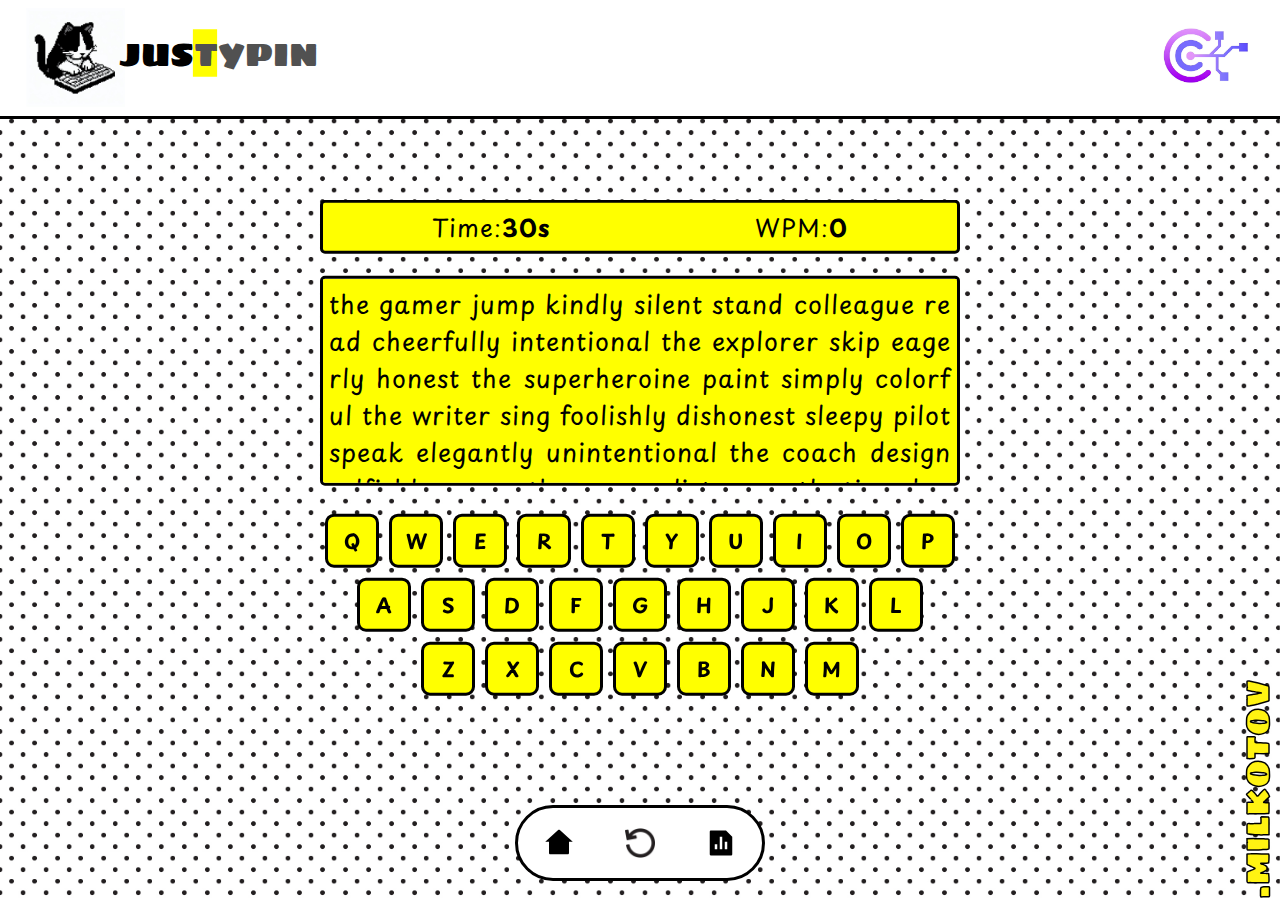
==== index.html @ e8ee26e3 "Update index.html" ====
<!DOCTYPE html>
<html lang="en">
<head>
    <meta charset="UTF-8">
    <meta name="viewport" content="width=device-width, initial-scale=1.0">
    <link rel="stylesheet" href="SwifZ.css">
    <title>JUSTYPlN</title>
    <link rel="shortcut icon" href="imagesforswiftz\96196285-169d-4659-abe1-8da158984ace.jpg"/>
</head>
<body>
    <div class="header"> 
          <div class="logo">
            <img class="logo_1" src="imagesforswiftz\96196285-169d-4659-abe1-8da158984ace.jpg" alt="logo_1"> 
          <img class="logo_2" src="imagesforswiftz\Untitled.svg" alt="logo-2">
          </div>
          <div class="RCV">
            <a class="rcv" href="https://www.facebook.com/profile.php?id=61551385760633" target="_blank"><img class="logo_3" src="imagesforswiftz\af28e440-3491-4539-98da-136e7de996ea.jpg" alt="rcv"></a>
          </div>
    </div>


<div class="sir"><!-- wrapper -->
  
    <div class="main"><!-- content box -->
      
      <div class="info"><!--content-->
        <div  style="cursor: pointer;" onclick="change()" class="time">
          <p>Time:</p>
          <span><b id="time">30s</b></span>
        </div>
        <div class="wpm">
          <p>WPM:</p>
          <span><b>0</b></span>
        </div>
       </div>
       
      <input class="input" id="input" type="text">
      
          <div class="window" id="window"><!-- typing test -->
            
            <p class="brownmundae" id="brownmundae"></p>
          </div>


            <div class="board">


      <div class="caps">
        <div class="keys">Q</div>
        <div class="keys">W</div>
        <div class="keys">E</div>
        <div class="keys">R</div>
        <div class="keys">T</div>
        <div class="keys">Y</div>
        <div class="keys">U</div>
        <div class="keys">I</div>
        <div class="keys">O</div>
        <div class="keys">P</div>
      </div>


      <div class="caps">
        <div class="keys">A</div>
        <div class="keys">S</div>
        <div class="keys">D</div>
        <div class="keys">F</div>
        <div class="keys">G</div>
        <div class="keys">H</div>
        <div class="keys">J</div>
        <div class="keys">K</div>
        <div class="keys">L</div>
      </div>


      <div class="caps">
        <div class="keys">Z</div>
        <div class="keys">X</div>
        <div class="keys">C</div>
        <div class="keys">V</div>
        <div class="keys">B</div>
        <div class="keys">N</div>
        <div class="keys">M</div>
      </div>


      </div>


    </div> 


  </div>
  

    <div class="navbar">
          <div class="nav">
            <img onclick='refreshpage()' class="botton" src="imagesforswiftz\home botton.svg" alt="home">
            <img id='return' onclick="refresh()" onclick="refresh()" class="botton" src="imagesforswiftz\undo-arrow.png" alt="return">
            <img onclick='popupopen()' class="botton"  src="imagesforswiftz\eroor.svg" alt="error">
          </div>
     </div>


     <div class="tagmain">
      <img class="tag" src="imagesforswiftz\tag.svg" alt="tag">
     </div>

    <div class="popup" id="popup">
       <div class="title">
        <h1>Your performance</h1>
       </div>


       <div class="content">

        <div class="mistake">
          <p>Mistake: </p>
          <span><b>0</b></span>
        </div>

        <div style="cursor: pointer;" onclick="change()" class="t">
          <p>Time: </p> <span><b id="tyme">30s</b></span>
        </div>

        <div class="wpm">
          <p>WPM:</p>
          <span><b>0</b></span>
        </div>

        <div class="cpm">
         <p>CPM: </p>
         <span><b>0</b></span>
        </div>
        
       </div>
        

       <div class="below">
        
        <div class="bilow">
          <img class="tab" id="tab" src="imagesforswiftz\tab-key.png" alt="tab">
          <p> You can use key to refresh the typing test</p>
        </div>
        
       </div>

    </div>


     <script src="paragraph.js"></script>
     <script src="keyboard.js"></script>
     <script src="refresh.js"></script>
     <script src="popup.js"></script>
     <script src="typing-test.js"></script>
</body>
</html>
---- SwifZ.css ----
@import url('https://fonts.googleapis.com/css2?family=Playpen+Sans:wght@400;500;600&display=swap');

*{
    margin: 0px;
    padding: 0px;
    font-family: 'Playpen Sans', cursive;
    box-sizing:border-box;
    text-decoration: none;
}

body{
    background-image: url("imagesforswiftz/dotted.jpg");
    background-size:cover;
    background-repeat:no-repeat;
    background-color:white;
    height: 100vh;
    background-position: center;
}


/* header */


.header{
    background-color: white;
    display: flex;
    justify-content: space-between;
    align-items: center;
    padding: 10px 2%;
    min-width:300px;
    position: fixed;
    top: 0;
    right: 0;
    left: 0;
    z-index: 99;
    margin-left:-3px;margin-top:-3px;margin-right:-3px;
    border:solid;
    border-width:3px;
    height: 13.5%;
    min-height: 86px;
    max-height: 200px;
}

.logo{
    display: flex;
    vertical-align: center;
}

.logo_1{
    height: 11vh;
    min-height: 56px;
   aspect-ratio: 1;
}

.logo_2{
    height: 10vh;
    min-height: 56px;
    padding-top: 15px;
    padding-bottom: 15px;
    margin-left: -7px;
}

.rcv{
    display: flex;
    vertical-align: center;
}

.logo_3{
    min-height: 56px;
    height: 11vh;
    aspect-ratio: 1;
    cursor: pointer;
 }


/* navigation bar */


.navbar{
    position:fixed;
    display: flex;
    justify-content: center;
    align-items: center;
    bottom: 0;
    left: 0;
    right: 0;
    z-index: 98;
    height:115px;
    min-height: 60px;
}

.nav{
    background-color: white;
    display: flex;
    justify-content: space-around;
    border: solid;
    border-radius: 200px;
    width: 250px;
    min-width: 150px;
    margin: 20px;
    border-width: 3px;
}

.botton{
    padding: 20px;
   height: 70px;
   aspect-ratio: 1;
}


/* BODY */
.sir{
    display: flex;
    position: fixed;
    top: 0;
    bottom: 0;
    left: 0;
    right: 0;
}
 
.main{
    display: flex;
    flex-direction: column;
    align-items: center;
    width: 50%;
    min-width: 300px;
    position: fixed;
    top: 50%;
    left: 50%;
    transform: translate(-50%,-50%);
}

.botton{
    cursor: pointer;
}
/*test*/

/* info */
.info{
    display: flex;
    align-items: center;
    justify-content: space-around;
    font-size: 24px;
    text-align: justify;
    letter-spacing: 1px;
    word-break: normal;
    padding: 6px;
    height: 4%;
    background-color: yellow;
    border: solid;
    border-width: 3px;
    border-radius: 5px;
    width: 100%;
    min-width: 310px;
    margin-bottom: 1%;
    margin-bottom: 3.5%;
}



.info div{
    display: flex;
}



/*keyboard*/

.board{
    display: flex;
    flex-direction: column;
    justify-content: space-around;
    align-items: center;
    width: 100%;
    min-width: 310px;
}

.caps{
    display: flex;
    width: 100%;
    min-width: 310px;
    flex-direction: row;
    justify-content: center;
}

.keys{
    margin:5px;
    border:solid;
    border-color: black;
    border-width: 3px;
    border-radius: 1vh;
    width:8.43%;
    min-width: 26.13px;
    aspect-ratio: 1;
    background-color: yellow;
    font-size: 20px;
    font-weight: bold;
    display: flex;
    justify-content: center;
    align-items: center;
    cursor: pointer;
    transition: .2s;
}

.keys.active {
    background-color: red;
    color: #fff;
}

.keys.remove {
    animation: keys_animation 0.5s forwards ;
}

@keyframes keys_animation {
    0% {
        background-color: red;
        color: #fff;
    }
    100% {
        background-color: yellow;
        color: #000;
    }
}

/* tag */

.tag{
    position: fixed;
    bottom: 0;
    right: 0;
    z-index: -100;
    height: 25%;
}

/*paragraph*/


.window{
    margin-bottom: 3.5%;
    display: flex;
    background-color: yellow;
    height: 210px;
    width: 100%;
    min-width: 310px;
    border-radius: 5px;
    border: solid;
    border-color: black;
    border-width: 3px;
    overflow-y: auto;
    scroll-behavior: smooth;
}

::selection{
    color: red;
}

.window p{
    font-size: 1.56rem;
    text-align: justify;
    letter-spacing: 1px;
    word-break: break-all;
    padding: 6px;
    scroll-behavior:smooth;
}

.window p span{
    position: relative;
    z-index: 999;
}

.window p span.correct{
    color: green;
    z-index: 999;
}

.window p span.incorrect{
    color: red;
    border-radius: 4px;
    z-index: 999;
}

.window p span.active::before{
    position: absolute;
    content:"";
    height: 100%;
    width: 2px;
    bottom: 0;
    left: 0;
    opacity: 0;
    border-radius: 5px;
    background-color: black;
    animation: blink 1s ease-in-out infinite;
    z-index: 999;
}

@keyframes blink{
    50%{
        opacity: 1;
    }
}



::-webkit-scrollbar {
    width: 0;
}

.main .input{
position: absolute;
width: 100%;
overflow-y: auto;
width: 100%;
min-width: 310px;
font-size: 25px;
letter-spacing: 1px;
word-break: break-all;
opacity: 0;
z-index: -999;
}



/* popup */
.popup{
    width: 50%;
    min-width: 310px;
    height: 70%;
    border: solid;
    border-radius: 20px;
    border-width: 4px;
    border-color: black;
    background-image: url("imagesforswiftz/blue-popup-background.svg");
    background-size:cover;
    background-repeat:no-repeat;
    background-color:white;
    background-position: center;
    position: absolute;
    top: -50%;
    left: 50%;
    transform: translate(-50%,-50%);
    text-align: center;
    visibility: hidden;
    color: white;
    display: flex;
    flex-direction: column;
    transition: 1s;
}

  .open-popup{
    visibility: visible;
    top: 50%;
  }

  .below{
    display: flex;
    position: fixed;
    bottom: 0;
    left: 0;
    right: 0;
    padding: 20px;
    align-items: center;
    justify-content: space-around;
  }
  
  .tab{
     width: 3vw;
     min-width: 30px;
  }

  .bilow p{
    font-size: 2vh;
    margin-left: 2vh;
    margin-right: 2vh;
  }

  .bilow{
    display: flex;
    align-items: center;
  }

  .title h1{
    font-size: 4vh;
    padding: 20px;
  }


  .content{
    display: flex;
    flex-direction: column;
    position: fixed;
    top: 50%;
    left: 50%;
    transform: translate(-50%,-50%);
  }

  .content div{
    background-color: yellow;
    display: flex;
    width: 100%;
    color: black;
    font-size: 4vh;
    margin: 10px;
    border: solid;
    border-color: black;
    border-width: 3px;
    border-radius: 1vh;
    text-align: center;
    justify-content: space-around;
  }
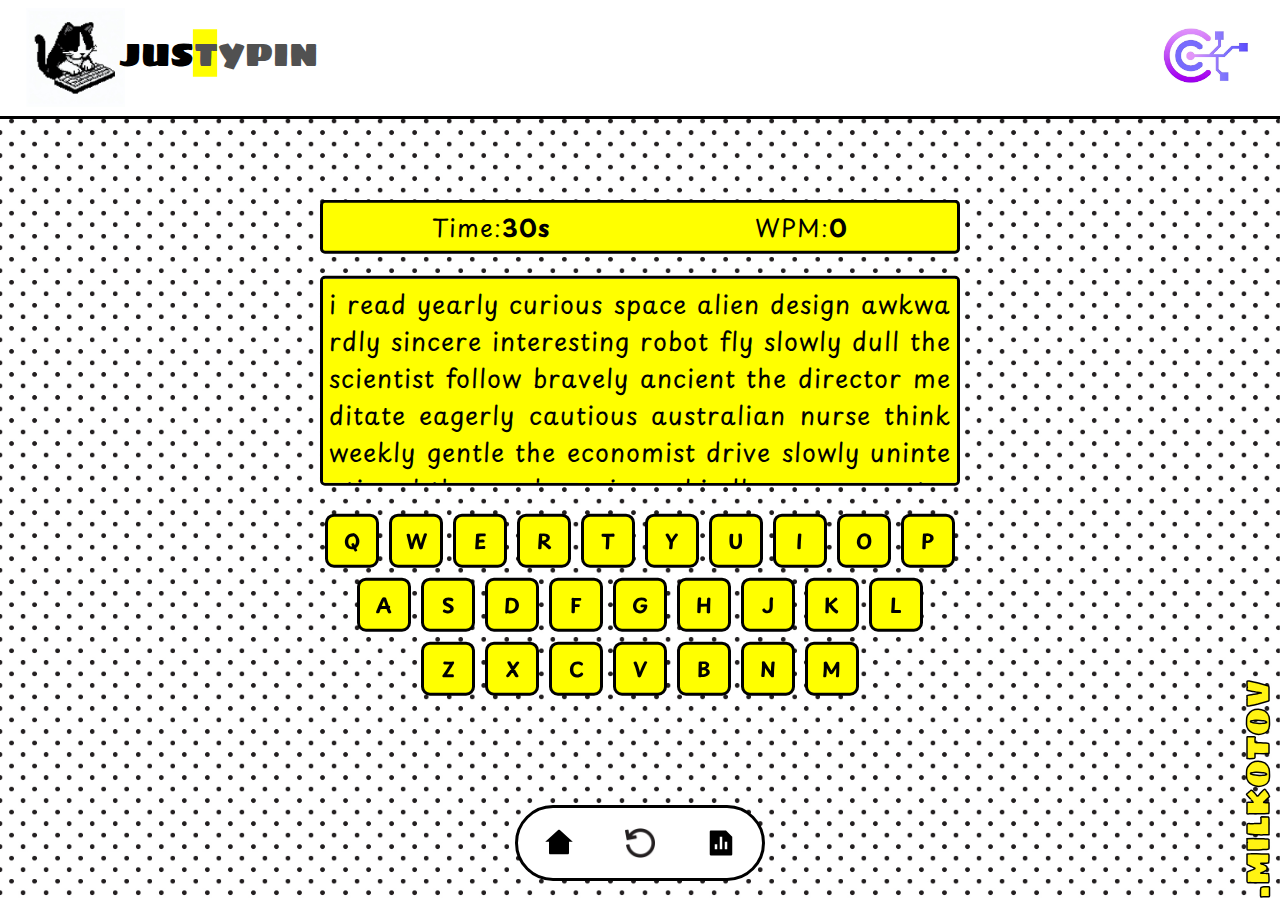
==== commit 4f2cc8bf: "Update index.html" ====
--- a/index.html
+++ b/index.html
@@ -139,7 +139,7 @@
         
         <div class="bilow">
           <img class="tab" id="tab" src="imagesforswiftz\tab-key.png" alt="tab">
-          <p> You can use key to refresh the typing test</p>
+          <p> You can use key TAB to refresh the typing test</p>
         </div>
         
        </div>
--- a/SwifZ.css
+++ b/SwifZ.css
@@ -329,10 +329,9 @@
     border-radius: 20px;
     border-width: 4px;
     border-color: black;
-    background-image: url("imagesforswiftz/blue-popup-background.svg");
     background-size:cover;
     background-repeat:no-repeat;
-    background-color:white;
+     background-color:yellow;
     background-position: center;
     position: absolute;
     top: -50%;
@@ -340,7 +339,7 @@
     transform: translate(-50%,-50%);
     text-align: center;
     visibility: hidden;
-    color: white;
+     color: black;
     display: flex;
     flex-direction: column;
     transition: 1s;
@@ -371,6 +370,7 @@
     font-size: 2vh;
     margin-left: 2vh;
     margin-right: 2vh;
+    font-weight: bold;
   }
 
   .bilow{
@@ -394,10 +394,10 @@
   }
 
   .content div{
-    background-color: yellow;
+     background-color: red;
     display: flex;
     width: 100%;
-    color: black;
+     color: white;
     font-size: 4vh;
     margin: 10px;
     border: solid;
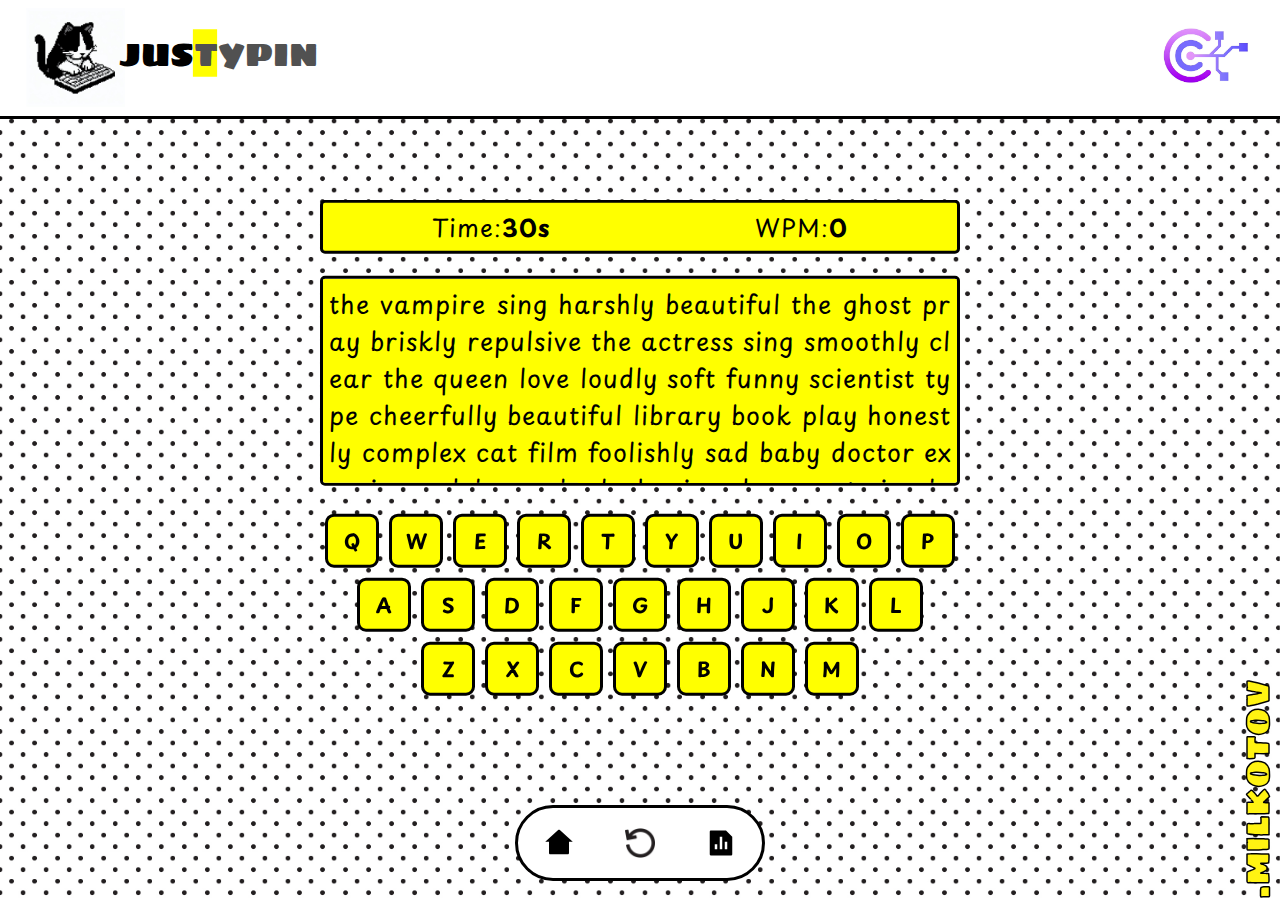
==== commit fdebd489: "Update index.html" ====
--- a/index.html
+++ b/index.html
@@ -107,7 +107,7 @@
 
     <div class="popup" id="popup">
        <div class="title">
-        <h1>Your performance</h1>
+        <h1>Your Performance</h1>
        </div>
 
 
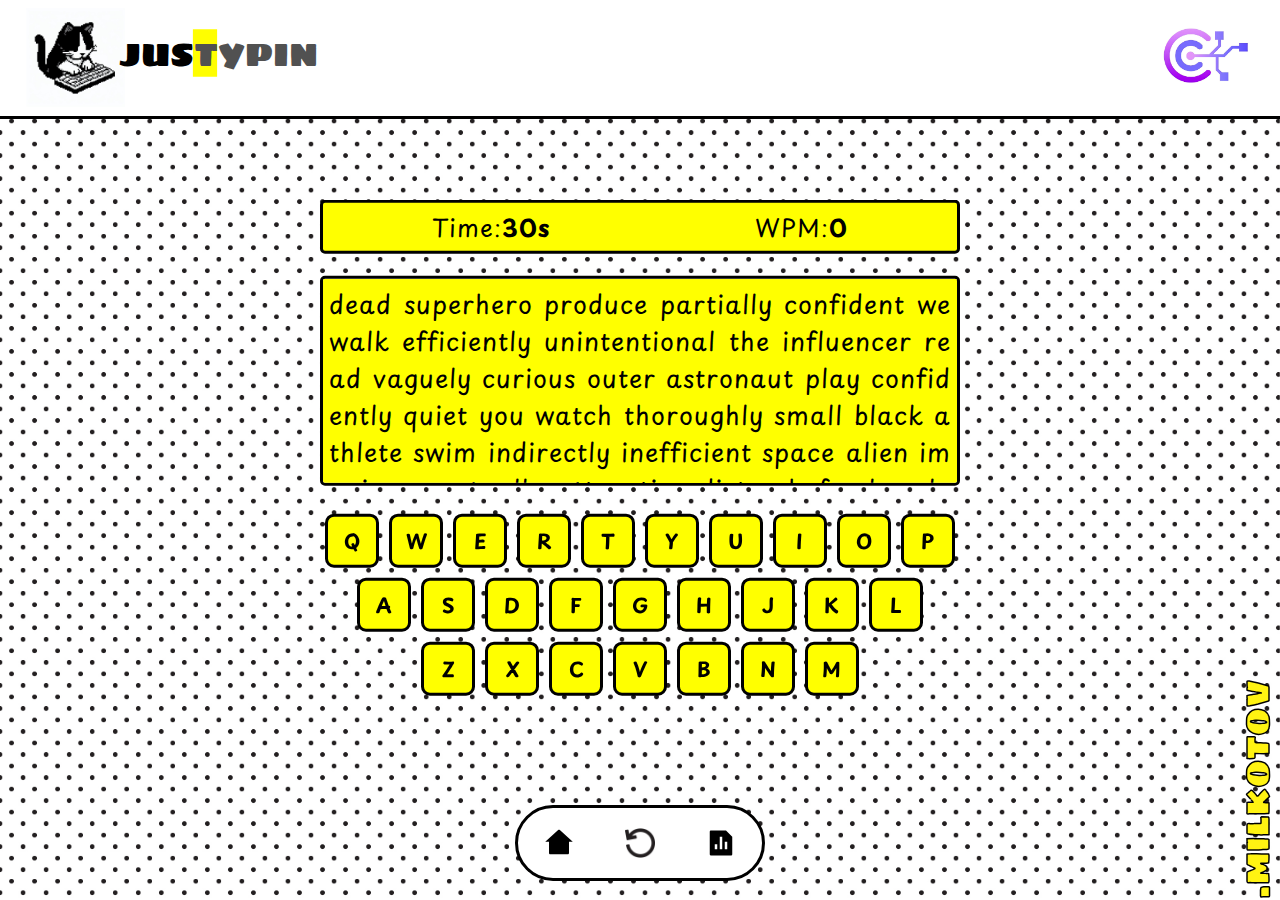
==== commit 54466e3e: "Update index.html" ====
--- a/index.html
+++ b/index.html
@@ -5,7 +5,7 @@
     <meta name="viewport" content="width=device-width, initial-scale=1.0">
     <link rel="stylesheet" href="SwifZ.css">
     <title>JUSTYPlN</title>
-    <link rel="shortcut icon" href="imagesforswiftz\96196285-169d-4659-abe1-8da158984ace.jpg"/>
+    <link rel="shortcut icon" href="imagesforswiftz\nobgg.png"/>
 </head>
 <body>
     <div class="header"> 
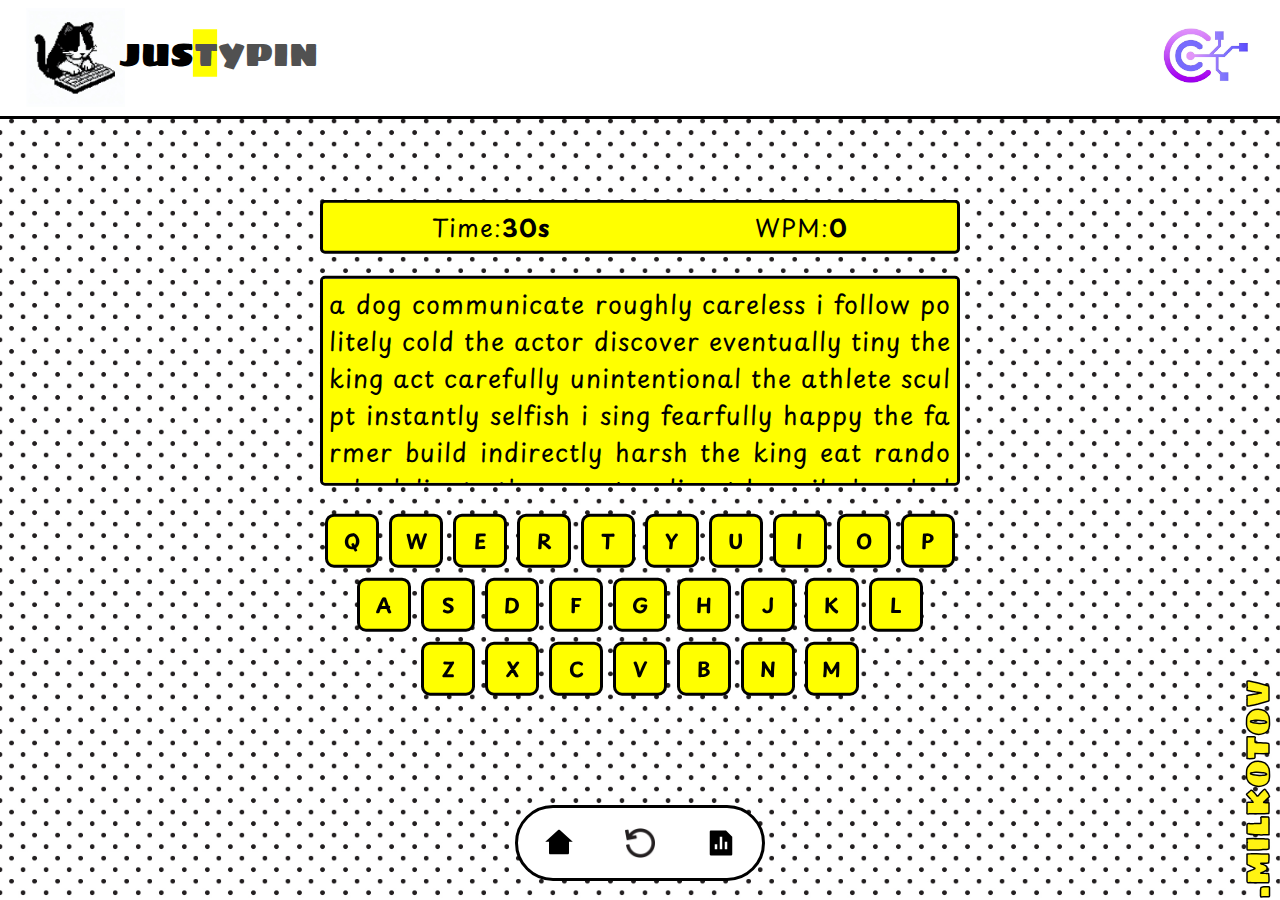
==== commit 323ac3e7: "Update index.html" ====
--- a/index.html
+++ b/index.html
@@ -4,7 +4,7 @@
     <meta charset="UTF-8">
     <meta name="viewport" content="width=device-width, initial-scale=1.0">
     <link rel="stylesheet" href="SwifZ.css">
-    <title>JUSTYPlN</title>
+    <title>JusTypin</title>
     <link rel="shortcut icon" href="imagesforswiftz\nobgg.png"/>
 </head>
 <body>
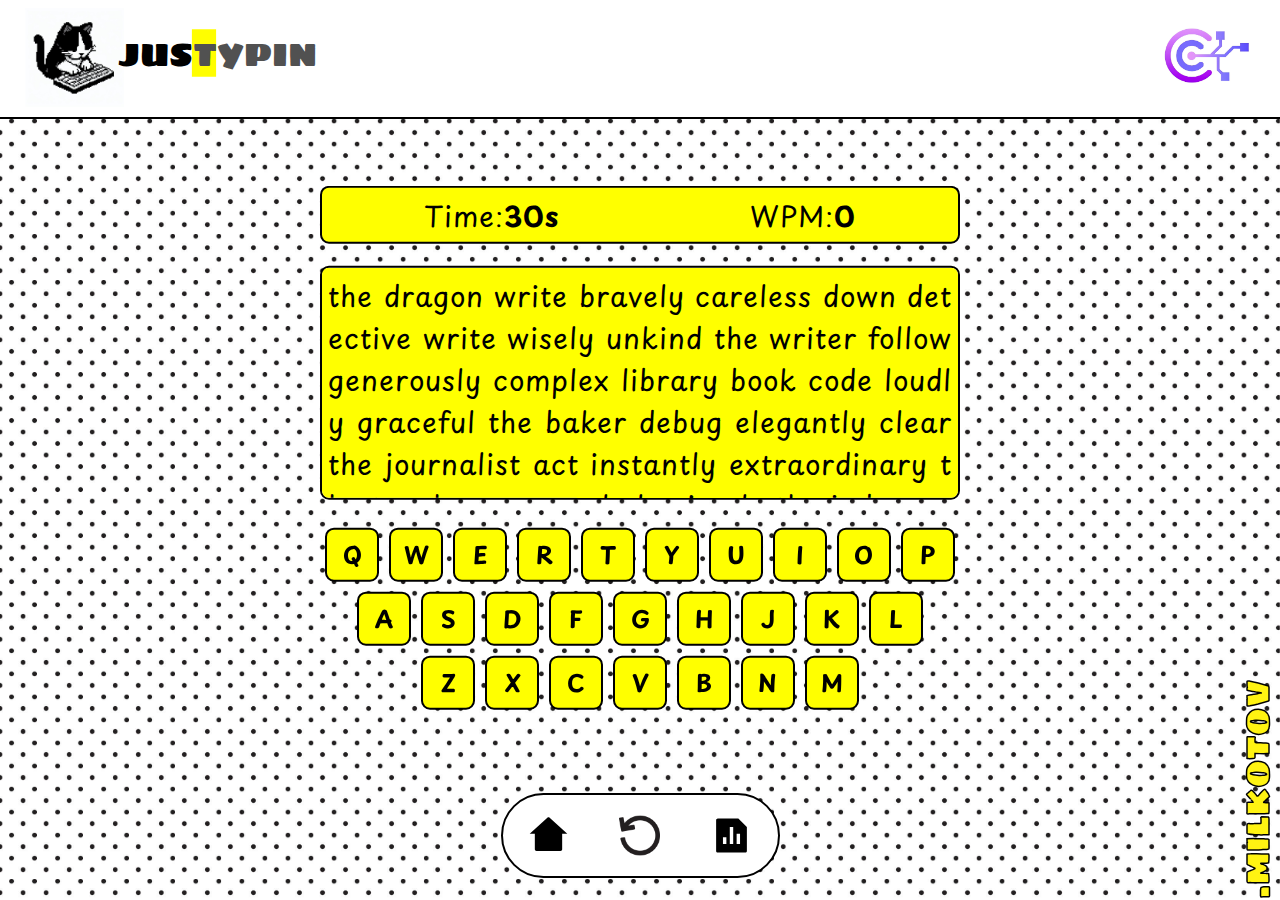
==== commit 46abb5f0: "Update index.html" ====
--- a/index.html
+++ b/index.html
@@ -138,7 +138,7 @@
        <div class="below">
         
         <div class="bilow">
-          <img class="tab" id="tab" src="imagesforswiftz\tab-key.png" alt="tab">
+          <img class="tab" loading="lazy" id="tab" src="imagesforswiftz\tab-key.png" alt="tab">
           <p> You can use key TAB to refresh the typing test</p>
         </div>
         
--- a/SwifZ.css
+++ b/SwifZ.css
@@ -35,10 +35,9 @@
     z-index: 99;
     margin-left:-3px;margin-top:-3px;margin-right:-3px;
     border:solid;
-    border-width:3px;
+    border-width:0.3vh;
     height: 13.5%;
     min-height: 86px;
-    max-height: 200px;
 }
 
 .logo{
@@ -85,8 +84,8 @@
     left: 0;
     right: 0;
     z-index: 98;
-    height:115px;
-    min-height: 60px;
+    height:14.4vh;
+    max-height: 250px;
 }
 
 .nav{
@@ -95,15 +94,17 @@
     justify-content: space-around;
     border: solid;
     border-radius: 200px;
-    width: 250px;
+    width: 31vh;
     min-width: 150px;
     margin: 20px;
-    border-width: 3px;
+    border-width: 0.3vh;
 }
 
 .botton{
-    padding: 20px;
-   height: 70px;
+   padding: 20px;
+   height: 9vh;
+   max-height: 100px;
+   min-height: 70px;
    aspect-ratio: 1;
 }
 
@@ -140,7 +141,7 @@
     display: flex;
     align-items: center;
     justify-content: space-around;
-    font-size: 24px;
+    font-size: 3.1vh;
     text-align: justify;
     letter-spacing: 1px;
     word-break: normal;
@@ -148,8 +149,8 @@
     height: 4%;
     background-color: yellow;
     border: solid;
-    border-width: 3px;
-    border-radius: 5px;
+    border-width: 0.3vh;
+    border-radius: 1vh;
     width: 100%;
     min-width: 310px;
     margin-bottom: 1%;
@@ -187,13 +188,13 @@
     margin:5px;
     border:solid;
     border-color: black;
-    border-width: 3px;
+    border-width: 0.3vh;
     border-radius: 1vh;
     width:8.43%;
     min-width: 26.13px;
     aspect-ratio: 1;
     background-color: yellow;
-    font-size: 20px;
+    font-size: 2.6vh;
     font-weight: bold;
     display: flex;
     justify-content: center;
@@ -239,13 +240,14 @@
     margin-bottom: 3.5%;
     display: flex;
     background-color: yellow;
-    height: 210px;
+    height: 26vh;
+    min-height: 210px;
     width: 100%;
     min-width: 310px;
-    border-radius: 5px;
+    border-radius: 1vh;
     border: solid;
     border-color: black;
-    border-width: 3px;
+    border-width: 0.3vh;
     overflow-y: auto;
     scroll-behavior: smooth;
 }
@@ -255,7 +257,7 @@
 }
 
 .window p{
-    font-size: 1.56rem;
+    font-size: 3.1vh;
     text-align: justify;
     letter-spacing: 1px;
     word-break: break-all;
@@ -327,11 +329,11 @@
     height: 70%;
     border: solid;
     border-radius: 20px;
-    border-width: 4px;
+    border-width: 0.4vh;
     border-color: black;
     background-size:cover;
     background-repeat:no-repeat;
-     background-color:yellow;
+    background-color:yellow;
     background-position: center;
     position: absolute;
     top: -50%;
@@ -339,7 +341,7 @@
     transform: translate(-50%,-50%);
     text-align: center;
     visibility: hidden;
-     color: black;
+    color: rgb(0, 0, 0);
     display: flex;
     flex-direction: column;
     transition: 1s;
@@ -368,8 +370,7 @@
 
   .bilow p{
     font-size: 2vh;
-    margin-left: 2vh;
-    margin-right: 2vh;
+          margin-left: 10px;
     font-weight: bold;
   }
 
@@ -394,10 +395,10 @@
   }
 
   .content div{
-     background-color: red;
+    background-color: red;
     display: flex;
     width: 100%;
-     color: white;
+    color: rgb(255, 255, 255);
     font-size: 4vh;
     margin: 10px;
     border: solid;
@@ -408,11 +409,3 @@
     justify-content: space-around;
   }
 
-
-
-  
-
-
-
-
-
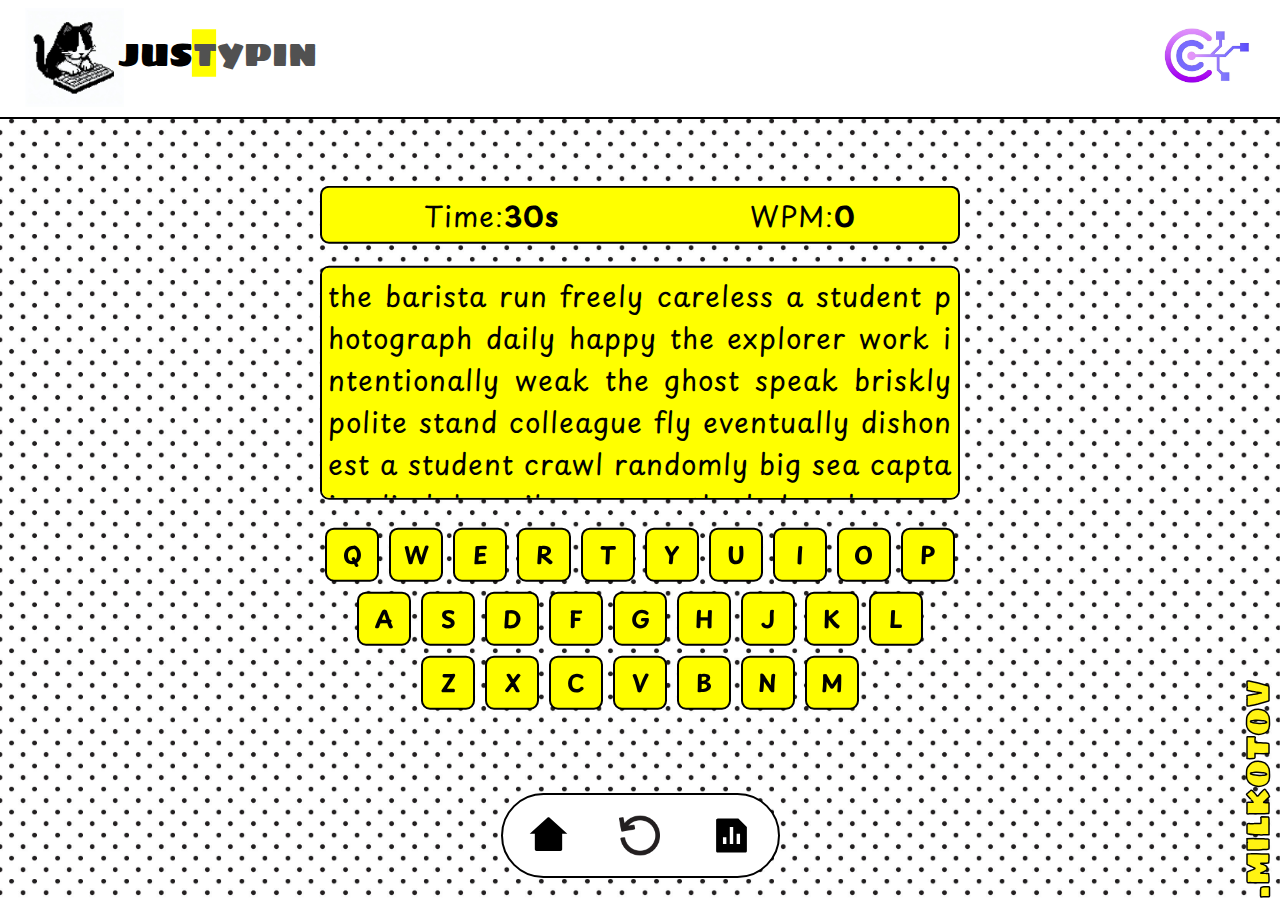
==== commit da29770c: "Update index.html" ====
--- a/index.html
+++ b/index.html
@@ -5,6 +5,7 @@
     <meta name="viewport" content="width=device-width, initial-scale=1.0">
     <link rel="stylesheet" href="SwifZ.css">
     <title>JusTypin</title>
+        <link rel="preload" href="paragraph.js" as="script" />
     <link rel="shortcut icon" href="imagesforswiftz\nobgg.png"/>
 </head>
 <body>
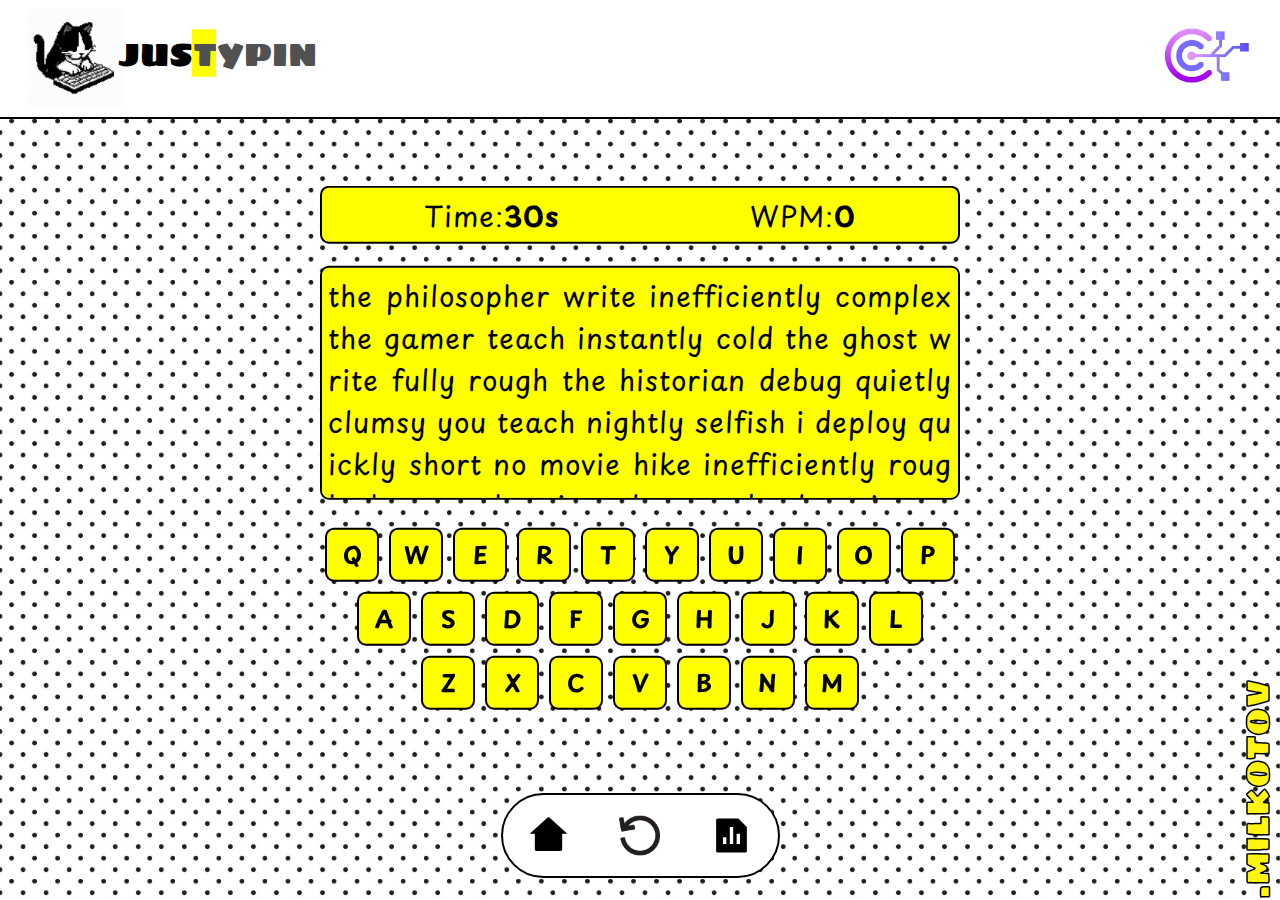
==== commit 770b6b03: "Update index.html" ====
--- a/index.html
+++ b/index.html
@@ -5,7 +5,6 @@
     <meta name="viewport" content="width=device-width, initial-scale=1.0">
     <link rel="stylesheet" href="SwifZ.css">
     <title>JusTypin</title>
-        <link rel="preload" href="paragraph.js" as="script" />
     <link rel="shortcut icon" href="imagesforswiftz\nobgg.png"/>
 </head>
 <body>
